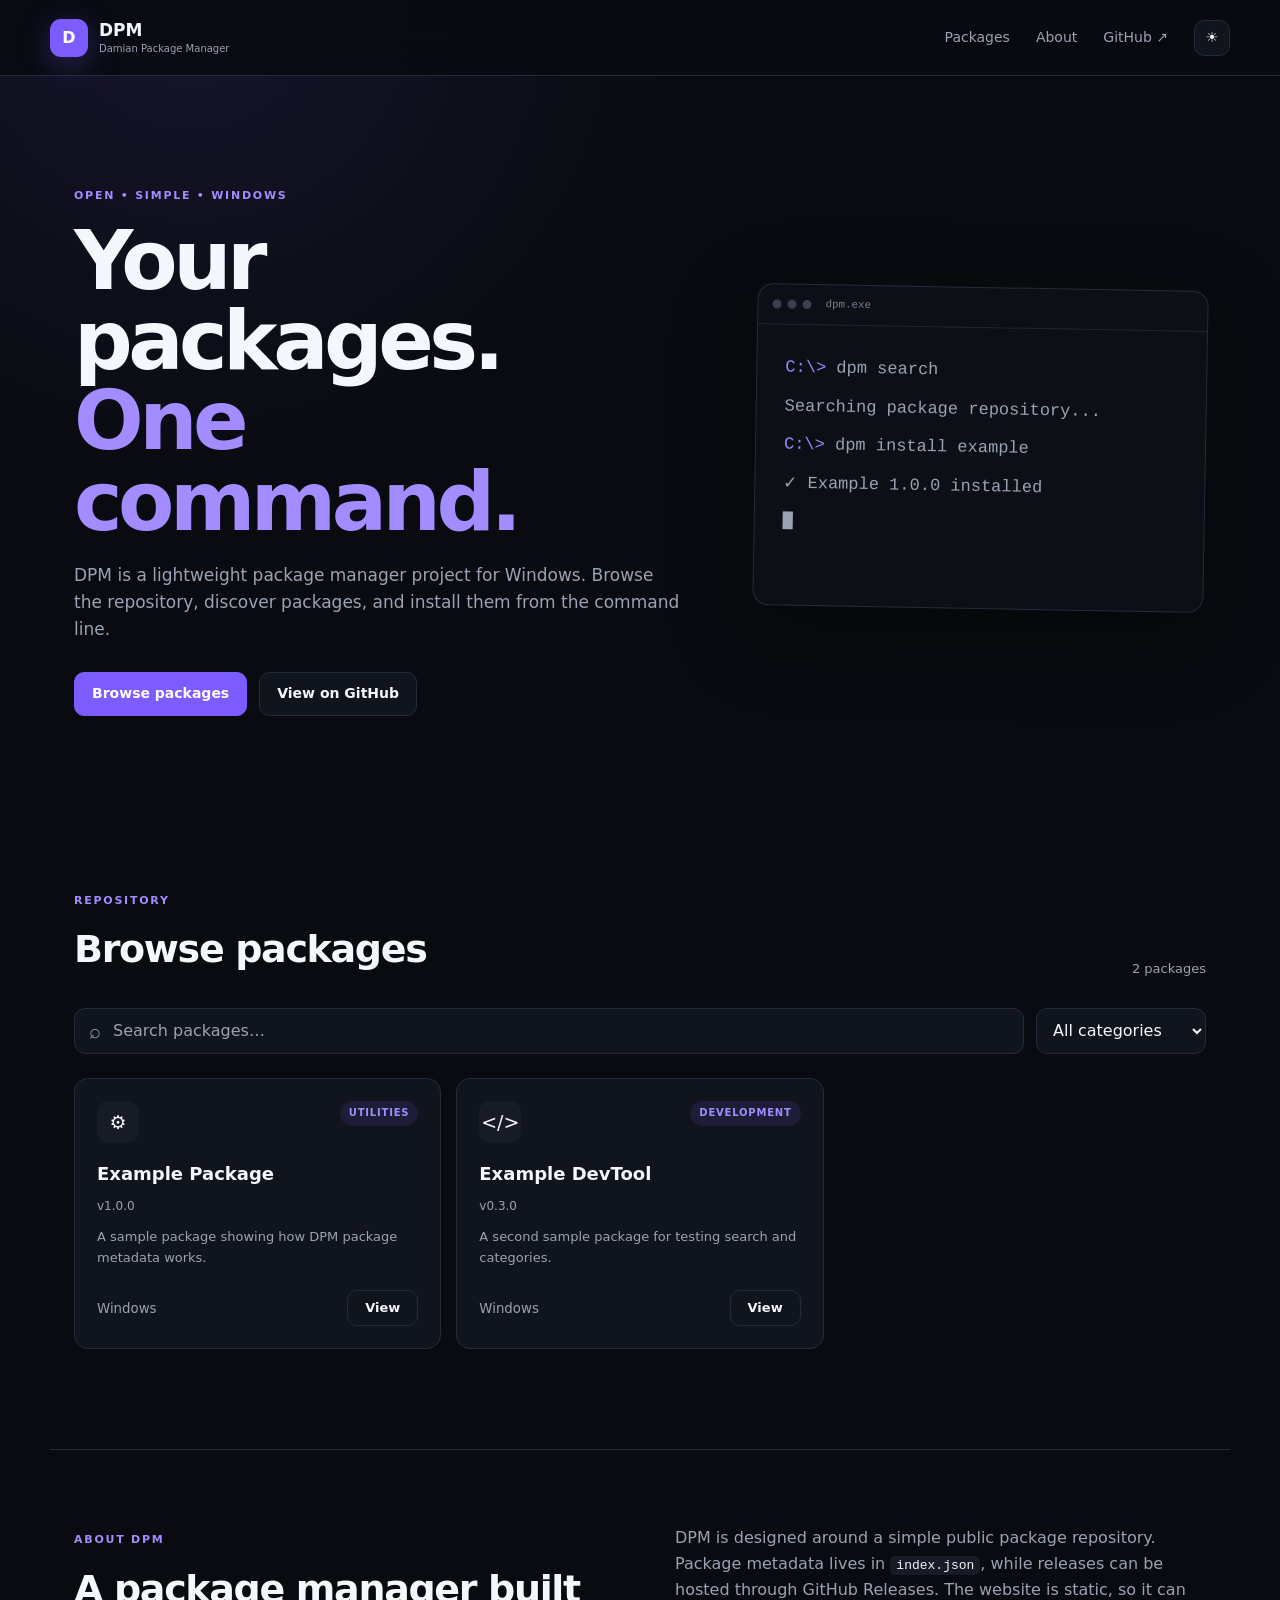
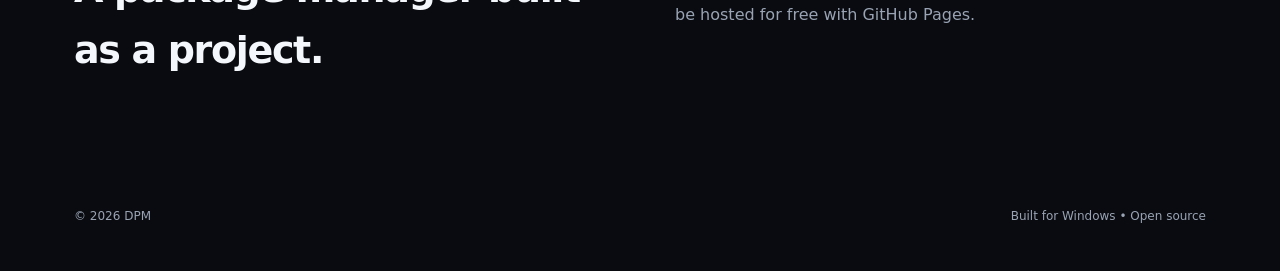
==== index.html @ 6eb5cf4c "Add files via upload" ====
<!DOCTYPE html>
<html lang="en">
<head>
  <meta charset="UTF-8">
  <meta name="viewport" content="width=device-width, initial-scale=1.0">
  <meta name="description" content="DPM — Damian Package Manager for Windows. Browse packages and find installation information.">
  <title>DPM — Damian Package Manager</title>
  <link rel="stylesheet" href="style.css">
</head>
<body>
  <header class="site-header">
    <a class="brand" href="#" aria-label="DPM home">
      <span class="brand-mark">D</span>
      <span>
        <strong>DPM</strong>
        <small>Damian Package Manager</small>
      </span>
    </a>

    <nav class="nav">
      <a href="#packages">Packages</a>
      <a href="#about">About</a>
      <a id="githubLink" href="#" target="_blank" rel="noopener">GitHub ↗</a>
      <button id="themeButton" class="icon-button" type="button" aria-label="Toggle theme">☾</button>
    </nav>
  </header>

  <main>
    <section class="hero">
      <div class="hero-content">
        <span class="eyebrow">OPEN • SIMPLE • WINDOWS</span>
        <h1>Your packages.<br><span>One command.</span></h1>
        <p>DPM is a lightweight package manager project for Windows. Browse the repository, discover packages, and install them from the command line.</p>

        <div class="hero-actions">
          <a class="button primary" href="#packages">Browse packages</a>
          <a class="button secondary" id="heroGithub" href="#" target="_blank" rel="noopener">View on GitHub</a>
        </div>
      </div>

      <div class="terminal-card" aria-label="DPM terminal preview">
        <div class="terminal-top">
          <span></span><span></span><span></span>
          <small>dpm.exe</small>
        </div>
        <div class="terminal-body">
          <p><span class="prompt">C:\&gt;</span> dpm search</p>
          <p class="muted">Searching package repository...</p>
          <p><span class="prompt">C:\&gt;</span> dpm install example</p>
          <p class="success">✓ Example 1.0.0 installed</p>
          <p><span class="cursor">█</span></p>
        </div>
      </div>
    </section>

    <section id="packages" class="section">
      <div class="section-heading">
        <div>
          <span class="eyebrow">REPOSITORY</span>
          <h2>Browse packages</h2>
        </div>
        <span id="packageCount" class="count">Loading…</span>
      </div>

      <div class="toolbar">
        <label class="search-box">
          <span>⌕</span>
          <input id="searchInput" type="search" placeholder="Search packages…" autocomplete="off">
        </label>
        <select id="categoryFilter" aria-label="Filter by category">
          <option value="all">All categories</option>
        </select>
      </div>

      <div id="packageGrid" class="package-grid" aria-live="polite"></div>
      <div id="emptyState" class="empty-state hidden">
        <div class="empty-icon">⌕</div>
        <h3>No packages found</h3>
        <p>Try a different search term or category.</p>
      </div>
    </section>

    <section id="about" class="about-section">
      <div>
        <span class="eyebrow">ABOUT DPM</span>
        <h2>A package manager built as a project.</h2>
      </div>
      <p>DPM is designed around a simple public package repository. Package metadata lives in <code>index.json</code>, while releases can be hosted through GitHub Releases. The website is static, so it can be hosted for free with GitHub Pages.</p>
    </section>
  </main>

  <footer class="site-footer">
    <span>© <span id="year"></span> DPM</span>
    <span>Built for Windows • Open source</span>
  </footer>

  <div id="modal" class="modal hidden" role="dialog" aria-modal="true" aria-labelledby="modalTitle">
    <div class="modal-backdrop" data-close-modal></div>
    <article class="modal-card">
      <button class="modal-close" type="button" aria-label="Close" data-close-modal>×</button>
      <span id="modalCategory" class="tag"></span>
      <h2 id="modalTitle"></h2>
      <p id="modalDescription"></p>

      <div class="detail-grid">
        <div><span>Version</span><strong id="modalVersion"></strong></div>
        <div><span>License</span><strong id="modalLicense"></strong></div>
        <div><span>Publisher</span><strong id="modalPublisher"></strong></div>
        <div><span>Platform</span><strong id="modalPlatform"></strong></div>
      </div>

      <div class="install-box">
        <span>Install with DPM</span>
        <code id="modalCommand"></code>
        <button id="copyCommand" class="button secondary small" type="button">Copy command</button>
      </div>

      <div class="modal-actions">
        <a id="modalDownload" class="button primary" href="#" target="_blank" rel="noopener">Download / Release ↗</a>
        <a id="modalSource" class="button secondary" href="#" target="_blank" rel="noopener">Source ↗</a>
      </div>
    </article>
  </div>

  <script src="script.js"></script>
</body>
</html>
---- style.css ----
:root {
  --bg: #090b10;
  --surface: #10141c;
  --surface-2: #161b25;
  --border: #252c39;
  --text: #f4f7fb;
  --muted: #99a3b3;
  --accent: #7c5cff;
  --accent-2: #a28cff;
  --success: #5ee7a4;
  --shadow: 0 24px 80px rgba(0, 0, 0, .35);
}

[data-theme="light"] {
  --bg: #f6f7fb;
  --surface: #ffffff;
  --surface-2: #f0f2f7;
  --border: #dfe3eb;
  --text: #151821;
  --muted: #647084;
  --accent: #6847e8;
  --accent-2: #5435d2;
  --success: #15945c;
  --shadow: 0 24px 70px rgba(27, 35, 52, .12);
}

* { box-sizing: border-box; }

html { scroll-behavior: smooth; }

body {
  margin: 0;
  background:
    radial-gradient(circle at 15% 0%, rgba(124, 92, 255, .12), transparent 30rem),
    var(--bg);
  color: var(--text);
  font-family: Inter, ui-sans-serif, system-ui, -apple-system, BlinkMacSystemFont, "Segoe UI", sans-serif;
  line-height: 1.6;
}

a { color: inherit; text-decoration: none; }

button, input, select { font: inherit; }

.site-header {
  height: 76px;
  padding: 0 max(24px, calc((100% - 1180px) / 2));
  display: flex;
  align-items: center;
  justify-content: space-between;
  border-bottom: 1px solid var(--border);
  background: color-mix(in srgb, var(--bg) 88%, transparent);
  backdrop-filter: blur(18px);
  position: sticky;
  top: 0;
  z-index: 10;
}

.brand {
  display: flex;
  gap: 11px;
  align-items: center;
}

.brand-mark {
  width: 38px;
  height: 38px;
  display: grid;
  place-items: center;
  border-radius: 11px;
  background: var(--accent);
  color: white;
  font-weight: 900;
  box-shadow: 0 8px 30px rgba(124, 92, 255, .3);
}

.brand strong, .brand small { display: block; line-height: 1.1; }
.brand strong { font-size: 17px; }
.brand small { color: var(--muted); font-size: 10px; margin-top: 4px; }

.nav { display: flex; align-items: center; gap: 26px; color: var(--muted); font-size: 14px; }
.nav a:hover { color: var(--text); }

.icon-button, .modal-close {
  border: 1px solid var(--border);
  background: var(--surface);
  color: var(--text);
  cursor: pointer;
}

.icon-button {
  width: 36px;
  height: 36px;
  border-radius: 10px;
}

.hero, .section, .about-section {
  max-width: 1180px;
  margin: 0 auto;
  padding-left: 24px;
  padding-right: 24px;
}

.hero {
  min-height: 610px;
  padding-top: 105px;
  padding-bottom: 100px;
  display: grid;
  grid-template-columns: 1.15fr .85fr;
  gap: 70px;
  align-items: center;
}

.eyebrow {
  color: var(--accent-2);
  font-size: 11px;
  font-weight: 800;
  letter-spacing: .16em;
}

.hero h1 {
  margin: 14px 0 20px;
  font-size: clamp(50px, 7vw, 82px);
  line-height: .98;
  letter-spacing: -.055em;
}

.hero h1 span { color: var(--accent-2); }

.hero p {
  max-width: 620px;
  color: var(--muted);
  font-size: 17px;
}

.hero-actions, .modal-actions { display: flex; gap: 12px; flex-wrap: wrap; margin-top: 28px; }

.button {
  display: inline-flex;
  justify-content: center;
  align-items: center;
  min-height: 44px;
  padding: 0 17px;
  border-radius: 10px;
  border: 1px solid var(--border);
  cursor: pointer;
  font-weight: 700;
  font-size: 14px;
}

.button.primary {
  color: white;
  background: var(--accent);
  border-color: var(--accent);
}
.button.primary:hover { background: var(--accent-2); }

.button.secondary {
  color: var(--text);
  background: var(--surface);
}
.button.secondary:hover { background: var(--surface-2); }
.button.small { min-height: 36px; font-size: 13px; }

.terminal-card {
  border: 1px solid var(--border);
  background: #0c0f15;
  border-radius: 16px;
  overflow: hidden;
  box-shadow: var(--shadow);
  transform: rotate(1deg);
}

.terminal-top {
  height: 40px;
  padding: 0 14px;
  display: flex;
  align-items: center;
  gap: 6px;
  border-bottom: 1px solid #202631;
  color: #758095;
}
.terminal-top span {
  width: 9px; height: 9px; border-radius: 50%; background: #394150;
}
.terminal-top small { margin-left: 8px; font-family: monospace; }

.terminal-body {
  padding: 28px;
  min-height: 280px;
  color: #d9dfeb;
  font: 14px/1.8 "SFMono-Regular", Consolas, monospace;
}
.terminal-body p { margin: 0 0 8px; }
.prompt { color: #9b86ff; }
.muted { color: #69758a; }
.success { color: var(--success); }
.cursor { animation: blink 1s steps(1) infinite; }
@keyframes blink { 50% { opacity: 0; } }

.section { padding-top: 70px; padding-bottom: 100px; }

.section-heading {
  display: flex;
  justify-content: space-between;
  align-items: end;
  gap: 20px;
  margin-bottom: 28px;
}
.section-heading h2, .about-section h2 {
  margin: 8px 0 0;
  font-size: 38px;
  letter-spacing: -.035em;
}
.count { color: var(--muted); font-size: 13px; }

.toolbar { display: flex; gap: 12px; margin-bottom: 24px; }

.search-box {
  flex: 1;
  display: flex;
  align-items: center;
  gap: 10px;
  padding: 0 14px;
  min-height: 46px;
  border: 1px solid var(--border);
  border-radius: 11px;
  background: var(--surface);
}
.search-box span { color: var(--muted); font-size: 20px; }
.search-box input {
  width: 100%;
  outline: none;
  border: 0;
  background: transparent;
  color: var(--text);
}
.search-box input::placeholder { color: var(--muted); }

select {
  min-width: 170px;
  border: 1px solid var(--border);
  border-radius: 11px;
  padding: 0 12px;
  color: var(--text);
  background: var(--surface);
  outline: none;
}

.package-grid {
  display: grid;
  grid-template-columns: repeat(3, 1fr);
  gap: 15px;
}

.package-card {
  min-height: 205px;
  padding: 22px;
  border: 1px solid var(--border);
  border-radius: 14px;
  background: var(--surface);
  transition: transform .18s ease, border-color .18s ease;
}
.package-card:hover { transform: translateY(-3px); border-color: color-mix(in srgb, var(--accent) 60%, var(--border)); }

.package-top { display: flex; justify-content: space-between; gap: 12px; }
.package-icon {
  width: 42px; height: 42px;
  display: grid; place-items: center;
  border-radius: 11px;
  background: var(--surface-2);
  font-size: 19px;
}
.tag {
  display: inline-flex;
  align-items: center;
  height: 25px;
  padding: 0 9px;
  border-radius: 999px;
  background: rgba(124, 92, 255, .12);
  color: var(--accent-2);
  font-size: 10px;
  font-weight: 800;
  text-transform: uppercase;
  letter-spacing: .08em;
}
.package-card h3 { margin: 17px 0 3px; font-size: 18px; }
.package-card .version { color: var(--muted); font-size: 12px; }
.package-card p {
  height: 48px;
  overflow: hidden;
  color: var(--muted);
  font-size: 13px;
  margin: 10px 0 15px;
}
.package-footer { display: flex; align-items: center; justify-content: space-between; gap: 10px; }
.package-footer small { color: var(--muted); }

.empty-state { text-align: center; padding: 70px 20px; }
.empty-icon { font-size: 36px; color: var(--muted); }
.empty-state h3 { margin: 8px 0; }
.empty-state p { color: var(--muted); }
.hidden { display: none !important; }

.about-section {
  padding-top: 75px;
  padding-bottom: 100px;
  display: grid;
  grid-template-columns: 1fr 1fr;
  gap: 70px;
  border-top: 1px solid var(--border);
}
.about-section p { color: var(--muted); margin: 0; }
code {
  padding: 2px 6px;
  border-radius: 5px;
  background: var(--surface-2);
  color: var(--text);
  font-family: monospace;
}

.site-footer {
  max-width: 1180px;
  margin: 0 auto;
  padding: 26px 24px 45px;
  display: flex;
  justify-content: space-between;
  color: var(--muted);
  font-size: 12px;
}

.modal {
  position: fixed;
  inset: 0;
  z-index: 30;
  display: grid;
  place-items: center;
  padding: 20px;
}
.modal-backdrop { position: absolute; inset: 0; background: rgba(0,0,0,.68); backdrop-filter: blur(5px); }
.modal-card {
  position: relative;
  width: min(620px, 100%);
  padding: 30px;
  border: 1px solid var(--border);
  border-radius: 17px;
  background: var(--surface);
  box-shadow: var(--shadow);
}
.modal-close {
  position: absolute;
  top: 16px; right: 16px;
  width: 34px; height: 34px;
  border-radius: 9px;
  font-size: 22px;
}
.modal-card h2 { margin: 14px 0 7px; font-size: 30px; }
.modal-card > p { color: var(--muted); }
.detail-grid {
  display: grid;
  grid-template-columns: repeat(4, 1fr);
  gap: 10px;
  margin: 22px 0;
}
.detail-grid div {
  padding: 12px;
  border-radius: 10px;
  background: var(--surface-2);
}
.detail-grid span, .install-box > span { display: block; color: var(--muted); font-size: 10px; text-transform: uppercase; letter-spacing: .08em; }
.detail-grid strong { display: block; margin-top: 3px; font-size: 12px; }
.install-box {
  padding: 15px;
  border: 1px solid var(--border);
  border-radius: 11px;
  background: var(--surface-2);
}
.install-box code {
  display: block;
  margin: 8px 0 12px;
  padding: 0;
  background: transparent;
  font-size: 13px;
}

@media (max-width: 850px) {
  .hero { grid-template-columns: 1fr; padding-top: 70px; }
  .terminal-card { transform: none; }
  .package-grid { grid-template-columns: repeat(2, 1fr); }
  .about-section { grid-template-columns: 1fr; gap: 25px; }
}

@media (max-width: 600px) {
  .site-header { height: 68px; }
  .nav a { display: none; }
  .hero h1 { font-size: 52px; }
  .package-grid { grid-template-columns: 1fr; }
  .toolbar { flex-direction: column; }
  select { min-height: 46px; }
  .detail-grid { grid-template-columns: repeat(2, 1fr); }
  .site-footer { flex-direction: column; gap: 8px; }
}
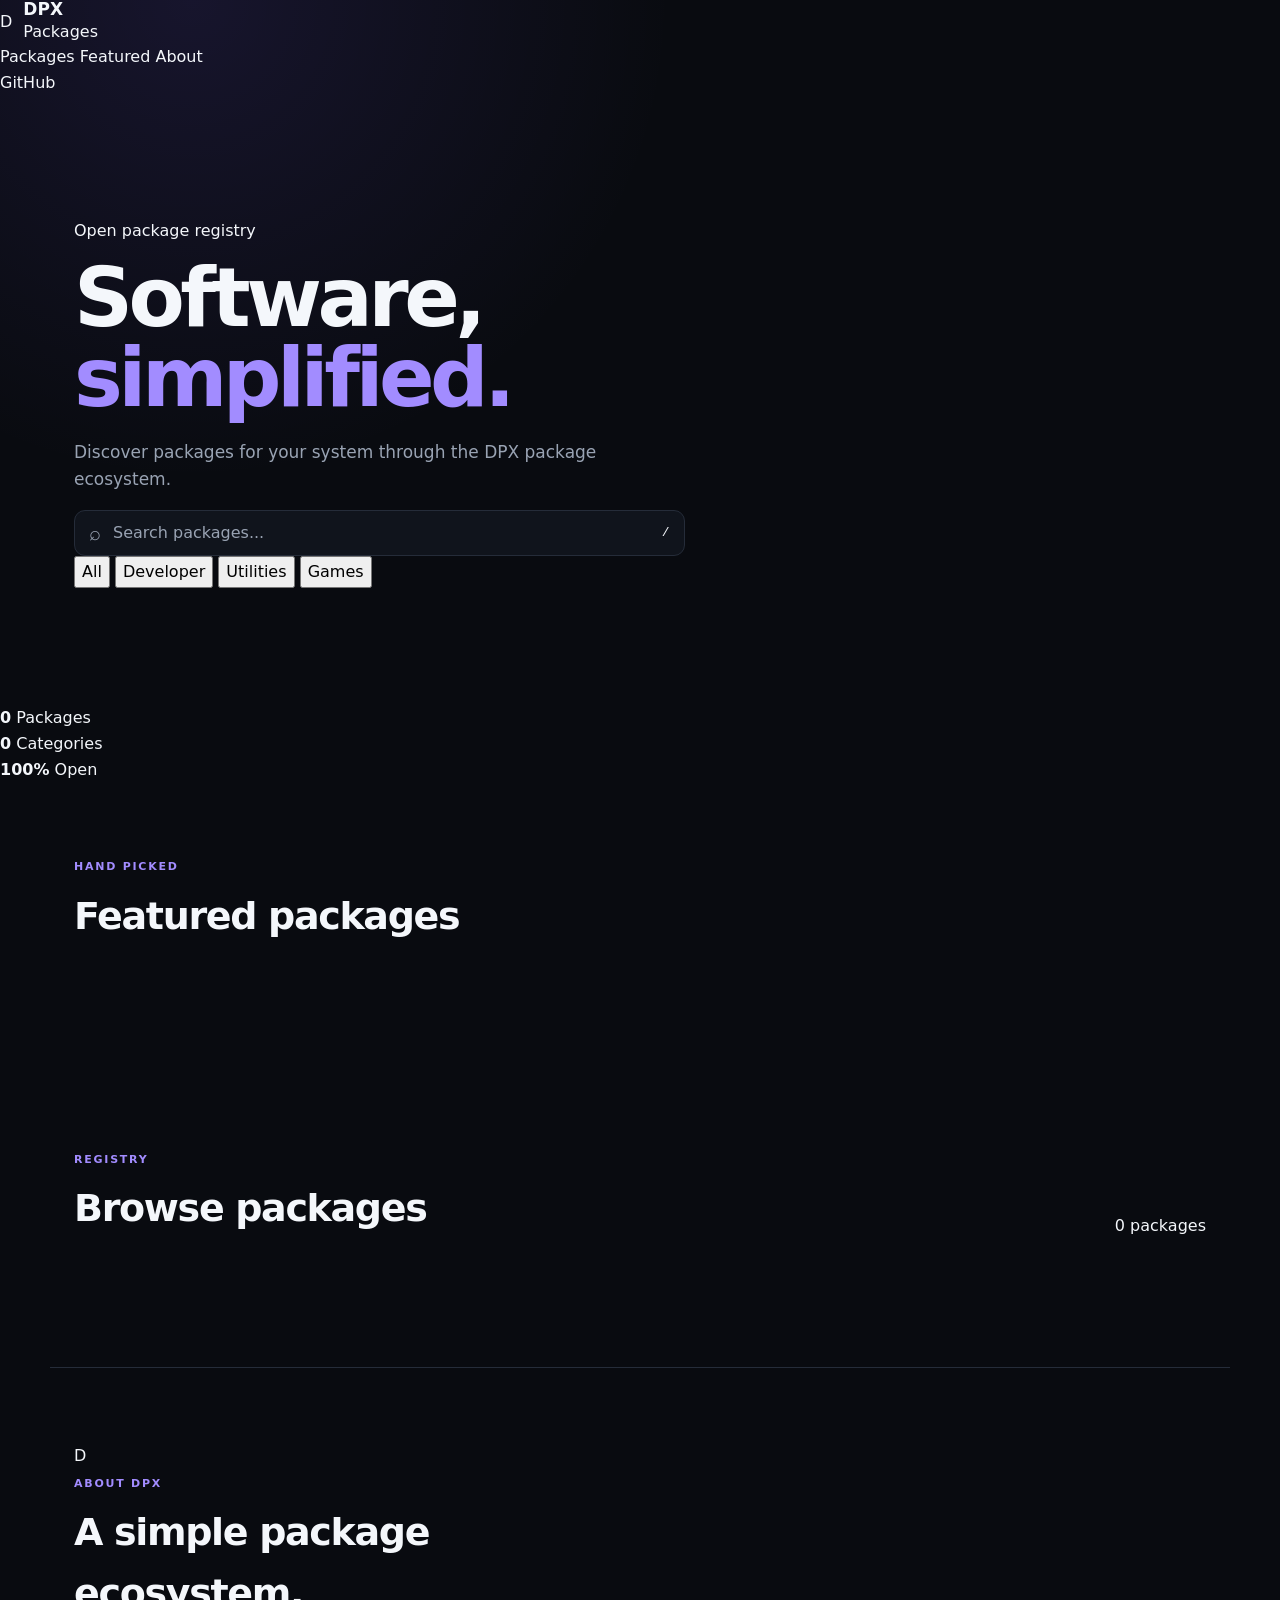
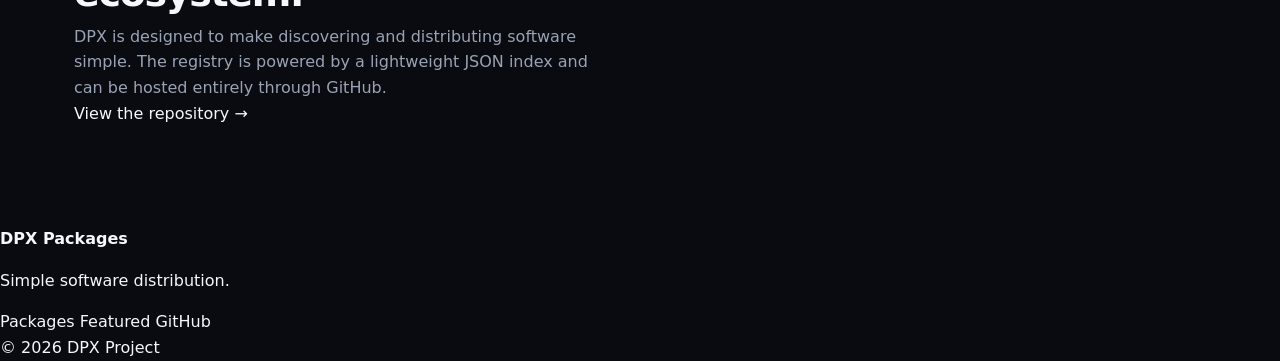
==== commit 59e96441: "Update index.html" ====
--- a/index.html
+++ b/index.html
@@ -1,127 +1,266 @@
 <!DOCTYPE html>
 <html lang="en">
 <head>
-  <meta charset="UTF-8">
-  <meta name="viewport" content="width=device-width, initial-scale=1.0">
-  <meta name="description" content="DPM — Damian Package Manager for Windows. Browse packages and find installation information.">
-  <title>DPM — Damian Package Manager</title>
-  <link rel="stylesheet" href="style.css">
+    <meta charset="UTF-8">
+    <meta name="viewport" content="width=device-width, initial-scale=1.0">
+
+    <title>DPX Packages</title>
+    <meta name="description" content="DPX Package Manager — discover and install software.">
+
+    <link rel="stylesheet" href="style.css">
 </head>
+
 <body>
-  <header class="site-header">
-    <a class="brand" href="#" aria-label="DPM home">
-      <span class="brand-mark">D</span>
-      <span>
-        <strong>DPM</strong>
-        <small>Damian Package Manager</small>
-      </span>
-    </a>
-
-    <nav class="nav">
-      <a href="#packages">Packages</a>
-      <a href="#about">About</a>
-      <a id="githubLink" href="#" target="_blank" rel="noopener">GitHub ↗</a>
-      <button id="themeButton" class="icon-button" type="button" aria-label="Toggle theme">☾</button>
-    </nav>
-  </header>
-
-  <main>
-    <section class="hero">
-      <div class="hero-content">
-        <span class="eyebrow">OPEN • SIMPLE • WINDOWS</span>
-        <h1>Your packages.<br><span>One command.</span></h1>
-        <p>DPM is a lightweight package manager project for Windows. Browse the repository, discover packages, and install them from the command line.</p>
-
-        <div class="hero-actions">
-          <a class="button primary" href="#packages">Browse packages</a>
-          <a class="button secondary" id="heroGithub" href="#" target="_blank" rel="noopener">View on GitHub</a>
-        </div>
-      </div>
-
-      <div class="terminal-card" aria-label="DPM terminal preview">
-        <div class="terminal-top">
-          <span></span><span></span><span></span>
-          <small>dpm.exe</small>
-        </div>
-        <div class="terminal-body">
-          <p><span class="prompt">C:\&gt;</span> dpm search</p>
-          <p class="muted">Searching package repository...</p>
-          <p><span class="prompt">C:\&gt;</span> dpm install example</p>
-          <p class="success">✓ Example 1.0.0 installed</p>
-          <p><span class="cursor">█</span></p>
-        </div>
-      </div>
-    </section>
-
-    <section id="packages" class="section">
-      <div class="section-heading">
-        <div>
-          <span class="eyebrow">REPOSITORY</span>
-          <h2>Browse packages</h2>
-        </div>
-        <span id="packageCount" class="count">Loading…</span>
-      </div>
-
-      <div class="toolbar">
-        <label class="search-box">
-          <span>⌕</span>
-          <input id="searchInput" type="search" placeholder="Search packages…" autocomplete="off">
-        </label>
-        <select id="categoryFilter" aria-label="Filter by category">
-          <option value="all">All categories</option>
-        </select>
-      </div>
-
-      <div id="packageGrid" class="package-grid" aria-live="polite"></div>
-      <div id="emptyState" class="empty-state hidden">
-        <div class="empty-icon">⌕</div>
-        <h3>No packages found</h3>
-        <p>Try a different search term or category.</p>
-      </div>
-    </section>
-
-    <section id="about" class="about-section">
-      <div>
-        <span class="eyebrow">ABOUT DPM</span>
-        <h2>A package manager built as a project.</h2>
-      </div>
-      <p>DPM is designed around a simple public package repository. Package metadata lives in <code>index.json</code>, while releases can be hosted through GitHub Releases. The website is static, so it can be hosted for free with GitHub Pages.</p>
-    </section>
-  </main>
-
-  <footer class="site-footer">
-    <span>© <span id="year"></span> DPM</span>
-    <span>Built for Windows • Open source</span>
-  </footer>
-
-  <div id="modal" class="modal hidden" role="dialog" aria-modal="true" aria-labelledby="modalTitle">
-    <div class="modal-backdrop" data-close-modal></div>
-    <article class="modal-card">
-      <button class="modal-close" type="button" aria-label="Close" data-close-modal>×</button>
-      <span id="modalCategory" class="tag"></span>
-      <h2 id="modalTitle"></h2>
-      <p id="modalDescription"></p>
-
-      <div class="detail-grid">
-        <div><span>Version</span><strong id="modalVersion"></strong></div>
-        <div><span>License</span><strong id="modalLicense"></strong></div>
-        <div><span>Publisher</span><strong id="modalPublisher"></strong></div>
-        <div><span>Platform</span><strong id="modalPlatform"></strong></div>
-      </div>
-
-      <div class="install-box">
-        <span>Install with DPM</span>
-        <code id="modalCommand"></code>
-        <button id="copyCommand" class="button secondary small" type="button">Copy command</button>
-      </div>
-
-      <div class="modal-actions">
-        <a id="modalDownload" class="button primary" href="#" target="_blank" rel="noopener">Download / Release ↗</a>
-        <a id="modalSource" class="button secondary" href="#" target="_blank" rel="noopener">Source ↗</a>
-      </div>
-    </article>
-  </div>
-
-  <script src="script.js"></script>
+
+    <header class="navbar">
+        <div class="nav-inner">
+
+            <a href="#" class="brand">
+                <div class="brand-icon">D</div>
+                <div>
+                    <strong>DPX</strong>
+                    <span>Packages</span>
+                </div>
+            </a>
+
+            <nav>
+                <a href="#packages">Packages</a>
+                <a href="#featured">Featured</a>
+                <a href="#about">About</a>
+            </nav>
+
+            <a
+                class="github-button"
+                href="https://github.com/dpx-star/dpx-star.github.io"
+                target="_blank"
+                rel="noopener"
+            >
+                GitHub
+            </a>
+
+        </div>
+    </header>
+
+
+    <main>
+
+        <!-- Hero -->
+
+        <section class="hero">
+
+            <div class="hero-content">
+
+                <div class="badge">
+                    <span class="status-dot"></span>
+                    Open package registry
+                </div>
+
+                <h1>
+                    Software,
+                    <span>simplified.</span>
+                </h1>
+
+                <p>
+                    Discover packages for your system through the DPX
+                    package ecosystem.
+                </p>
+
+                <div class="search-box">
+                    <span class="search-icon">⌕</span>
+
+                    <input
+                        type="search"
+                        id="searchInput"
+                        placeholder="Search packages..."
+                        autocomplete="off"
+                    >
+
+                    <kbd>/</kbd>
+                </div>
+
+                <div class="quick-tags">
+                    <button data-category="all">All</button>
+                    <button data-category="developer">Developer</button>
+                    <button data-category="utilities">Utilities</button>
+                    <button data-category="games">Games</button>
+                </div>
+
+            </div>
+
+        </section>
+
+
+        <!-- Stats -->
+
+        <section class="stats-section">
+
+            <div class="stats">
+
+                <div class="stat">
+                    <strong id="packageCount">0</strong>
+                    <span>Packages</span>
+                </div>
+
+                <div class="stat">
+                    <strong id="categoryCount">0</strong>
+                    <span>Categories</span>
+                </div>
+
+                <div class="stat">
+                    <strong>100%</strong>
+                    <span>Open</span>
+                </div>
+
+            </div>
+
+        </section>
+
+
+        <!-- Featured -->
+
+        <section class="section" id="featured">
+
+            <div class="section-heading">
+
+                <div>
+                    <span class="eyebrow">HAND PICKED</span>
+                    <h2>Featured packages</h2>
+                </div>
+
+            </div>
+
+            <div id="featuredPackages" class="featured-grid"></div>
+
+        </section>
+
+
+        <!-- Packages -->
+
+        <section class="section" id="packages">
+
+            <div class="section-heading packages-heading">
+
+                <div>
+                    <span class="eyebrow">REGISTRY</span>
+                    <h2>Browse packages</h2>
+                </div>
+
+                <div class="results-info">
+                    <span id="resultsCount">0 packages</span>
+                </div>
+
+            </div>
+
+
+            <div id="packagesGrid" class="packages-grid"></div>
+
+
+            <div id="emptyState" class="empty-state hidden">
+
+                <div class="empty-icon">⌕</div>
+
+                <h3>No packages found</h3>
+
+                <p>
+                    Try another search term or category.
+                </p>
+
+                <button id="clearSearch" class="primary-button">
+                    Clear search
+                </button>
+
+            </div>
+
+        </section>
+
+
+        <!-- About -->
+
+        <section class="section about-section" id="about">
+
+            <div class="about-card">
+
+                <div class="about-icon">D</div>
+
+                <div>
+                    <span class="eyebrow">ABOUT DPX</span>
+
+                    <h2>A simple package ecosystem.</h2>
+
+                    <p>
+                        DPX is designed to make discovering and distributing
+                        software simple. The registry is powered by a
+                        lightweight JSON index and can be hosted entirely
+                        through GitHub.
+                    </p>
+
+                    <a
+                        href="https://github.com/dpx-star/dpx-star.github.io"
+                        target="_blank"
+                        rel="noopener"
+                        class="text-link"
+                    >
+                        View the repository →
+                    </a>
+                </div>
+
+            </div>
+
+        </section>
+
+    </main>
+
+
+    <footer>
+
+        <div class="footer-inner">
+
+            <div>
+                <strong>DPX Packages</strong>
+                <p>Simple software distribution.</p>
+            </div>
+
+            <div class="footer-links">
+                <a href="#packages">Packages</a>
+                <a href="#featured">Featured</a>
+                <a
+                    href="https://github.com/dpx-star/dpx-star.github.io"
+                    target="_blank"
+                    rel="noopener"
+                >
+                    GitHub
+                </a>
+            </div>
+
+        </div>
+
+        <div class="copyright">
+            © 2026 DPX Project
+        </div>
+
+    </footer>
+
+
+    <!-- Package modal -->
+
+    <div id="packageModal" class="modal hidden">
+
+        <div class="modal-backdrop"></div>
+
+        <div class="modal-window">
+
+            <button id="closeModal" class="modal-close">
+                ×
+            </button>
+
+            <div id="modalContent"></div>
+
+        </div>
+
+    </div>
+
+
+    <script src="script.js"></script>
+
 </body>
 </html>
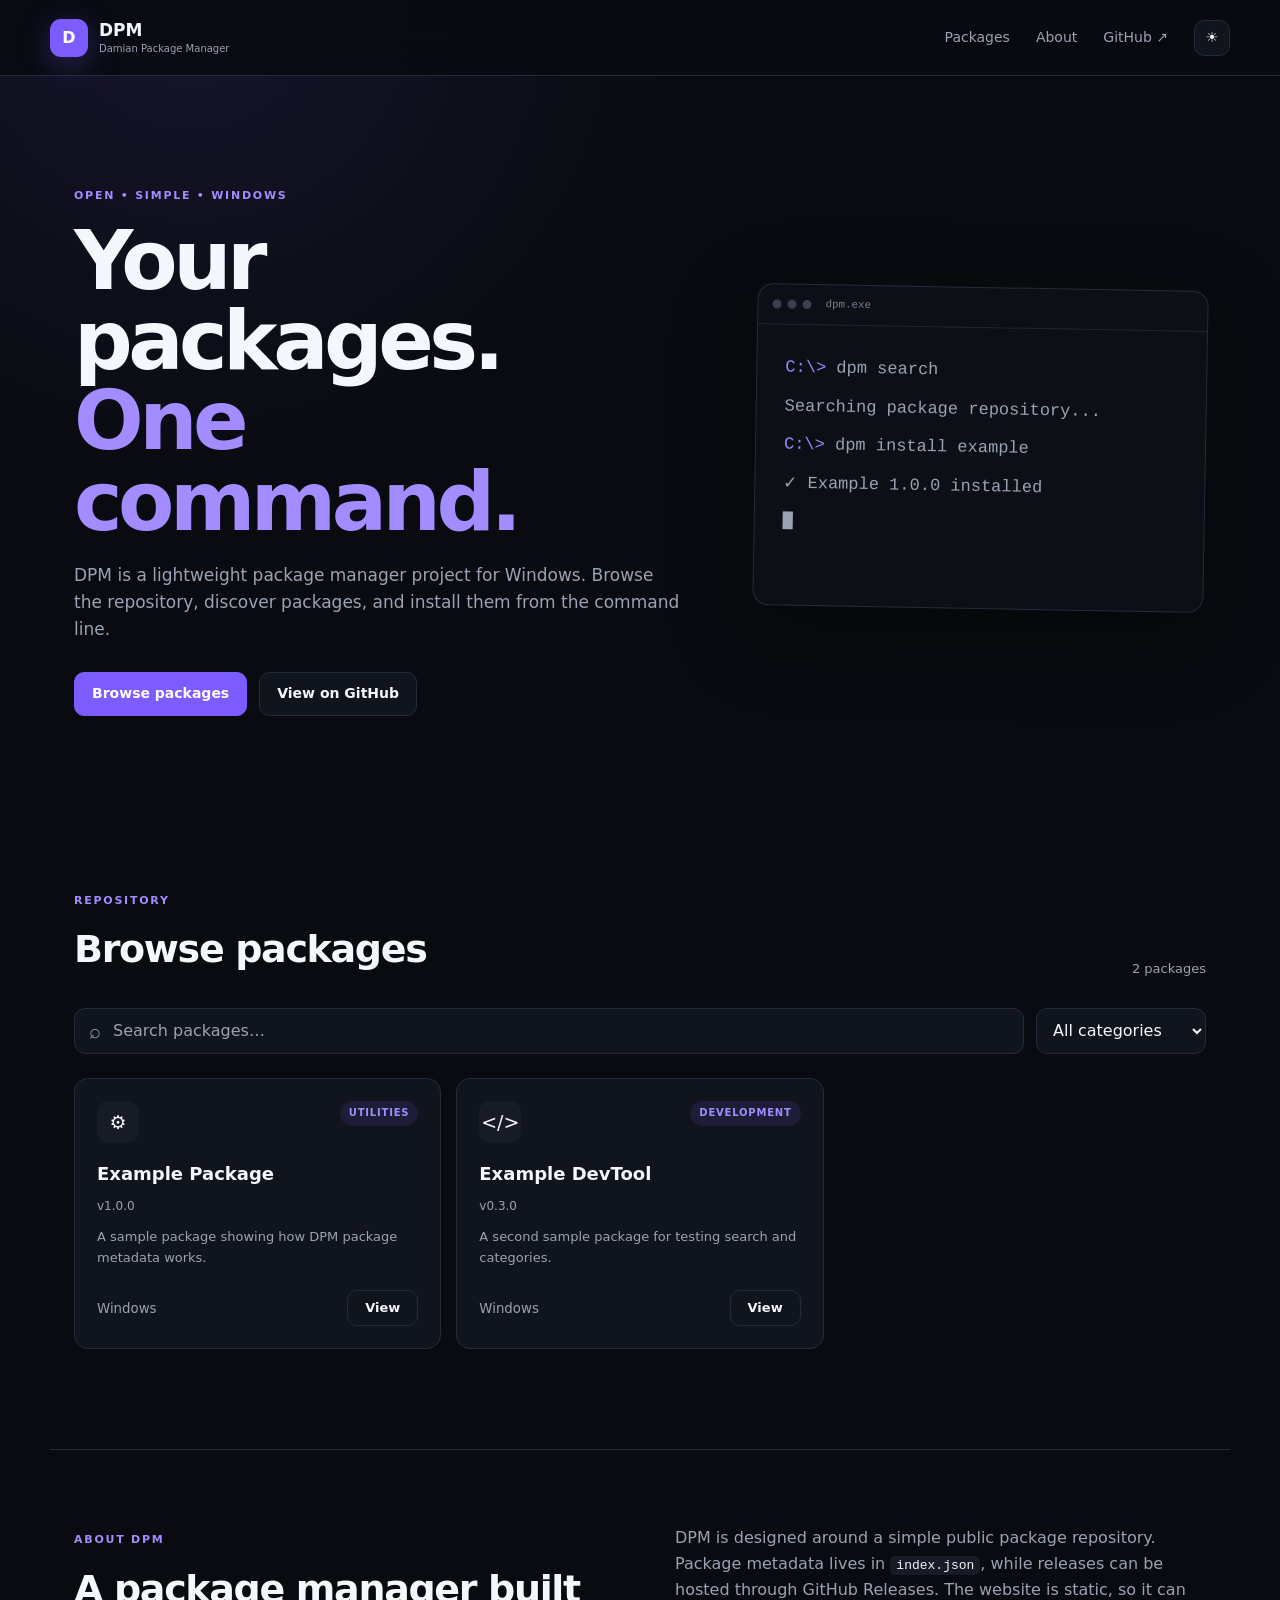
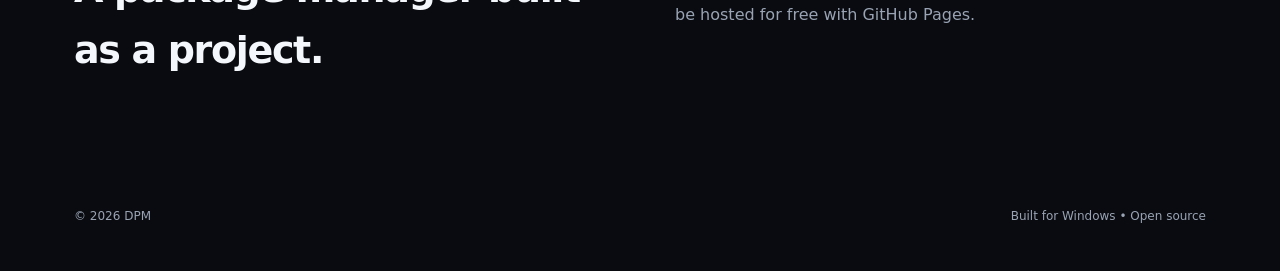
==== commit 17ce473a: "Add files via upload" ====
--- a/index.html
+++ b/index.html
@@ -1,266 +1,127 @@
 <!DOCTYPE html>
 <html lang="en">
 <head>
-    <meta charset="UTF-8">
-    <meta name="viewport" content="width=device-width, initial-scale=1.0">
+  <meta charset="UTF-8">
+  <meta name="viewport" content="width=device-width, initial-scale=1.0">
+  <meta name="description" content="DPM — Damian Package Manager for Windows. Browse packages and find installation information.">
+  <title>DPM — Damian Package Manager</title>
+  <link rel="stylesheet" href="style.css">
+</head>
+<body>
+  <header class="site-header">
+    <a class="brand" href="#" aria-label="DPM home">
+      <span class="brand-mark">D</span>
+      <span>
+        <strong>DPM</strong>
+        <small>Damian Package Manager</small>
+      </span>
+    </a>
 
-    <title>DPX Packages</title>
-    <meta name="description" content="DPX Package Manager — discover and install software.">
+    <nav class="nav">
+      <a href="#packages">Packages</a>
+      <a href="#about">About</a>
+      <a id="githubLink" href="#" target="_blank" rel="noopener">GitHub ↗</a>
+      <button id="themeButton" class="icon-button" type="button" aria-label="Toggle theme">☾</button>
+    </nav>
+  </header>
 
-    <link rel="stylesheet" href="style.css">
-</head>
+  <main>
+    <section class="hero">
+      <div class="hero-content">
+        <span class="eyebrow">OPEN • SIMPLE • WINDOWS</span>
+        <h1>Your packages.<br><span>One command.</span></h1>
+        <p>DPM is a lightweight package manager project for Windows. Browse the repository, discover packages, and install them from the command line.</p>
 
-<body>
+        <div class="hero-actions">
+          <a class="button primary" href="#packages">Browse packages</a>
+          <a class="button secondary" id="heroGithub" href="#" target="_blank" rel="noopener">View on GitHub</a>
+        </div>
+      </div>
 
-    <header class="navbar">
-        <div class="nav-inner">
+      <div class="terminal-card" aria-label="DPM terminal preview">
+        <div class="terminal-top">
+          <span></span><span></span><span></span>
+          <small>dpm.exe</small>
+        </div>
+        <div class="terminal-body">
+          <p><span class="prompt">C:\&gt;</span> dpm search</p>
+          <p class="muted">Searching package repository...</p>
+          <p><span class="prompt">C:\&gt;</span> dpm install example</p>
+          <p class="success">✓ Example 1.0.0 installed</p>
+          <p><span class="cursor">█</span></p>
+        </div>
+      </div>
+    </section>
 
-            <a href="#" class="brand">
-                <div class="brand-icon">D</div>
-                <div>
-                    <strong>DPX</strong>
-                    <span>Packages</span>
-                </div>
-            </a>
+    <section id="packages" class="section">
+      <div class="section-heading">
+        <div>
+          <span class="eyebrow">REPOSITORY</span>
+          <h2>Browse packages</h2>
+        </div>
+        <span id="packageCount" class="count">Loading…</span>
+      </div>
 
-            <nav>
-                <a href="#packages">Packages</a>
-                <a href="#featured">Featured</a>
-                <a href="#about">About</a>
-            </nav>
+      <div class="toolbar">
+        <label class="search-box">
+          <span>⌕</span>
+          <input id="searchInput" type="search" placeholder="Search packages…" autocomplete="off">
+        </label>
+        <select id="categoryFilter" aria-label="Filter by category">
+          <option value="all">All categories</option>
+        </select>
+      </div>
 
-            <a
-                class="github-button"
-                href="https://github.com/dpx-star/dpx-star.github.io"
-                target="_blank"
-                rel="noopener"
-            >
-                GitHub
-            </a>
+      <div id="packageGrid" class="package-grid" aria-live="polite"></div>
+      <div id="emptyState" class="empty-state hidden">
+        <div class="empty-icon">⌕</div>
+        <h3>No packages found</h3>
+        <p>Try a different search term or category.</p>
+      </div>
+    </section>
 
-        </div>
-    </header>
+    <section id="about" class="about-section">
+      <div>
+        <span class="eyebrow">ABOUT DPM</span>
+        <h2>A package manager built as a project.</h2>
+      </div>
+      <p>DPM is designed around a simple public package repository. Package metadata lives in <code>index.json</code>, while releases can be hosted through GitHub Releases. The website is static, so it can be hosted for free with GitHub Pages.</p>
+    </section>
+  </main>
 
+  <footer class="site-footer">
+    <span>© <span id="year"></span> DPM</span>
+    <span>Built for Windows • Open source</span>
+  </footer>
 
-    <main>
+  <div id="modal" class="modal hidden" role="dialog" aria-modal="true" aria-labelledby="modalTitle">
+    <div class="modal-backdrop" data-close-modal></div>
+    <article class="modal-card">
+      <button class="modal-close" type="button" aria-label="Close" data-close-modal>×</button>
+      <span id="modalCategory" class="tag"></span>
+      <h2 id="modalTitle"></h2>
+      <p id="modalDescription"></p>
 
-        <!-- Hero -->
+      <div class="detail-grid">
+        <div><span>Version</span><strong id="modalVersion"></strong></div>
+        <div><span>License</span><strong id="modalLicense"></strong></div>
+        <div><span>Publisher</span><strong id="modalPublisher"></strong></div>
+        <div><span>Platform</span><strong id="modalPlatform"></strong></div>
+      </div>
 
-        <section class="hero">
+      <div class="install-box">
+        <span>Install with DPM</span>
+        <code id="modalCommand"></code>
+        <button id="copyCommand" class="button secondary small" type="button">Copy command</button>
+      </div>
 
-            <div class="hero-content">
+      <div class="modal-actions">
+        <a id="modalDownload" class="button primary" href="#" target="_blank" rel="noopener">Download / Release ↗</a>
+        <a id="modalSource" class="button secondary" href="#" target="_blank" rel="noopener">Source ↗</a>
+      </div>
+    </article>
+  </div>
 
-                <div class="badge">
-                    <span class="status-dot"></span>
-                    Open package registry
-                </div>
-
-                <h1>
-                    Software,
-                    <span>simplified.</span>
-                </h1>
-
-                <p>
-                    Discover packages for your system through the DPX
-                    package ecosystem.
-                </p>
-
-                <div class="search-box">
-                    <span class="search-icon">⌕</span>
-
-                    <input
-                        type="search"
-                        id="searchInput"
-                        placeholder="Search packages..."
-                        autocomplete="off"
-                    >
-
-                    <kbd>/</kbd>
-                </div>
-
-                <div class="quick-tags">
-                    <button data-category="all">All</button>
-                    <button data-category="developer">Developer</button>
-                    <button data-category="utilities">Utilities</button>
-                    <button data-category="games">Games</button>
-                </div>
-
-            </div>
-
-        </section>
-
-
-        <!-- Stats -->
-
-        <section class="stats-section">
-
-            <div class="stats">
-
-                <div class="stat">
-                    <strong id="packageCount">0</strong>
-                    <span>Packages</span>
-                </div>
-
-                <div class="stat">
-                    <strong id="categoryCount">0</strong>
-                    <span>Categories</span>
-                </div>
-
-                <div class="stat">
-                    <strong>100%</strong>
-                    <span>Open</span>
-                </div>
-
-            </div>
-
-        </section>
-
-
-        <!-- Featured -->
-
-        <section class="section" id="featured">
-
-            <div class="section-heading">
-
-                <div>
-                    <span class="eyebrow">HAND PICKED</span>
-                    <h2>Featured packages</h2>
-                </div>
-
-            </div>
-
-            <div id="featuredPackages" class="featured-grid"></div>
-
-        </section>
-
-
-        <!-- Packages -->
-
-        <section class="section" id="packages">
-
-            <div class="section-heading packages-heading">
-
-                <div>
-                    <span class="eyebrow">REGISTRY</span>
-                    <h2>Browse packages</h2>
-                </div>
-
-                <div class="results-info">
-                    <span id="resultsCount">0 packages</span>
-                </div>
-
-            </div>
-
-
-            <div id="packagesGrid" class="packages-grid"></div>
-
-
-            <div id="emptyState" class="empty-state hidden">
-
-                <div class="empty-icon">⌕</div>
-
-                <h3>No packages found</h3>
-
-                <p>
-                    Try another search term or category.
-                </p>
-
-                <button id="clearSearch" class="primary-button">
-                    Clear search
-                </button>
-
-            </div>
-
-        </section>
-
-
-        <!-- About -->
-
-        <section class="section about-section" id="about">
-
-            <div class="about-card">
-
-                <div class="about-icon">D</div>
-
-                <div>
-                    <span class="eyebrow">ABOUT DPX</span>
-
-                    <h2>A simple package ecosystem.</h2>
-
-                    <p>
-                        DPX is designed to make discovering and distributing
-                        software simple. The registry is powered by a
-                        lightweight JSON index and can be hosted entirely
-                        through GitHub.
-                    </p>
-
-                    <a
-                        href="https://github.com/dpx-star/dpx-star.github.io"
-                        target="_blank"
-                        rel="noopener"
-                        class="text-link"
-                    >
-                        View the repository →
-                    </a>
-                </div>
-
-            </div>
-
-        </section>
-
-    </main>
-
-
-    <footer>
-
-        <div class="footer-inner">
-
-            <div>
-                <strong>DPX Packages</strong>
-                <p>Simple software distribution.</p>
-            </div>
-
-            <div class="footer-links">
-                <a href="#packages">Packages</a>
-                <a href="#featured">Featured</a>
-                <a
-                    href="https://github.com/dpx-star/dpx-star.github.io"
-                    target="_blank"
-                    rel="noopener"
-                >
-                    GitHub
-                </a>
-            </div>
-
-        </div>
-
-        <div class="copyright">
-            © 2026 DPX Project
-        </div>
-
-    </footer>
-
-
-    <!-- Package modal -->
-
-    <div id="packageModal" class="modal hidden">
-
-        <div class="modal-backdrop"></div>
-
-        <div class="modal-window">
-
-            <button id="closeModal" class="modal-close">
-                ×
-            </button>
-
-            <div id="modalContent"></div>
-
-        </div>
-
-    </div>
-
-
-    <script src="script.js"></script>
-
+  <script src="script.js"></script>
 </body>
 </html>
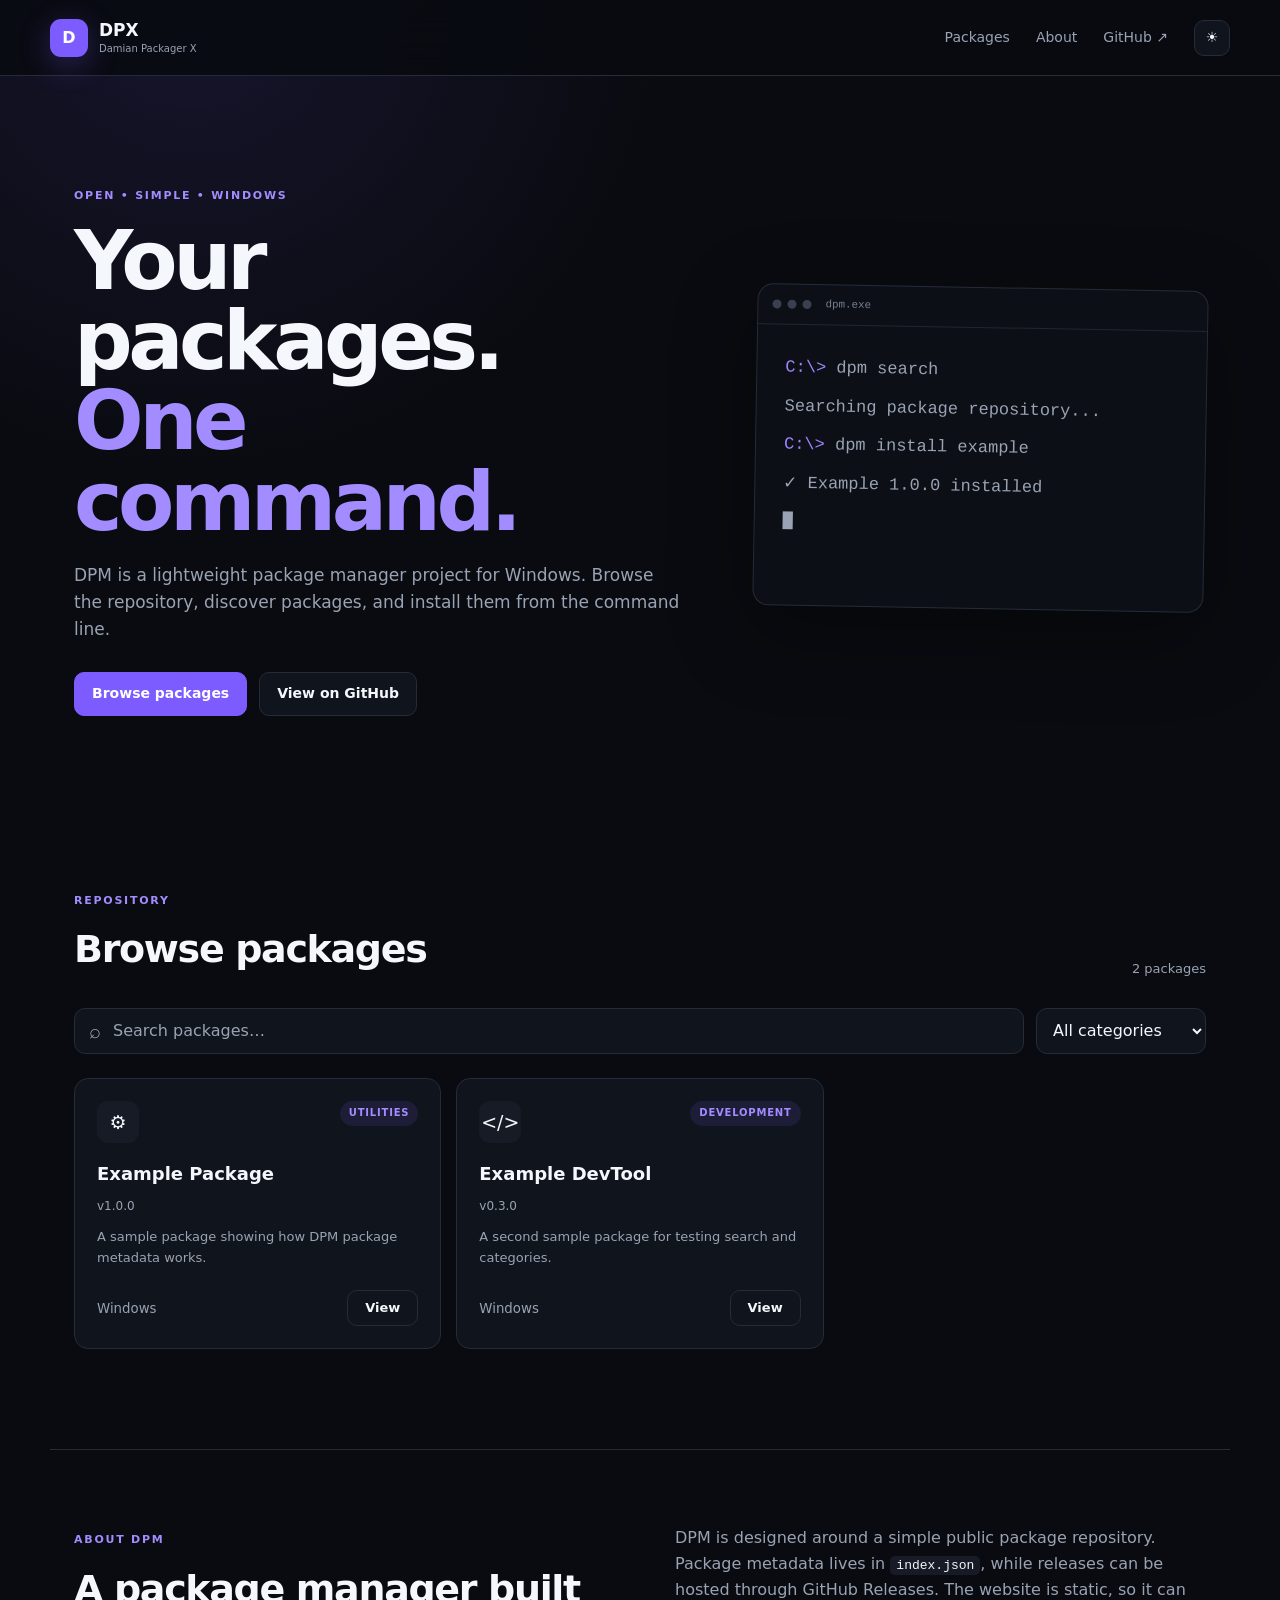
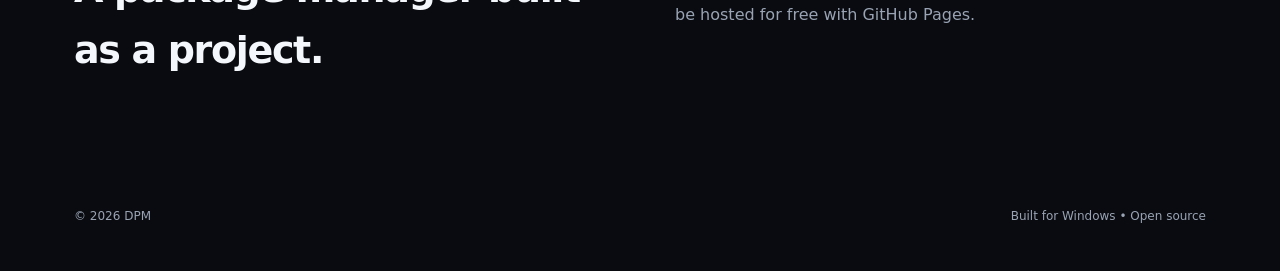
==== commit 439a8af6: "Update index.html" ====
--- a/index.html
+++ b/index.html
@@ -12,8 +12,8 @@
     <a class="brand" href="#" aria-label="DPM home">
       <span class="brand-mark">D</span>
       <span>
-        <strong>DPM</strong>
-        <small>Damian Package Manager</small>
+        <strong>DPX</strong>
+        <small>Damian Packager X</small>
       </span>
     </a>
 
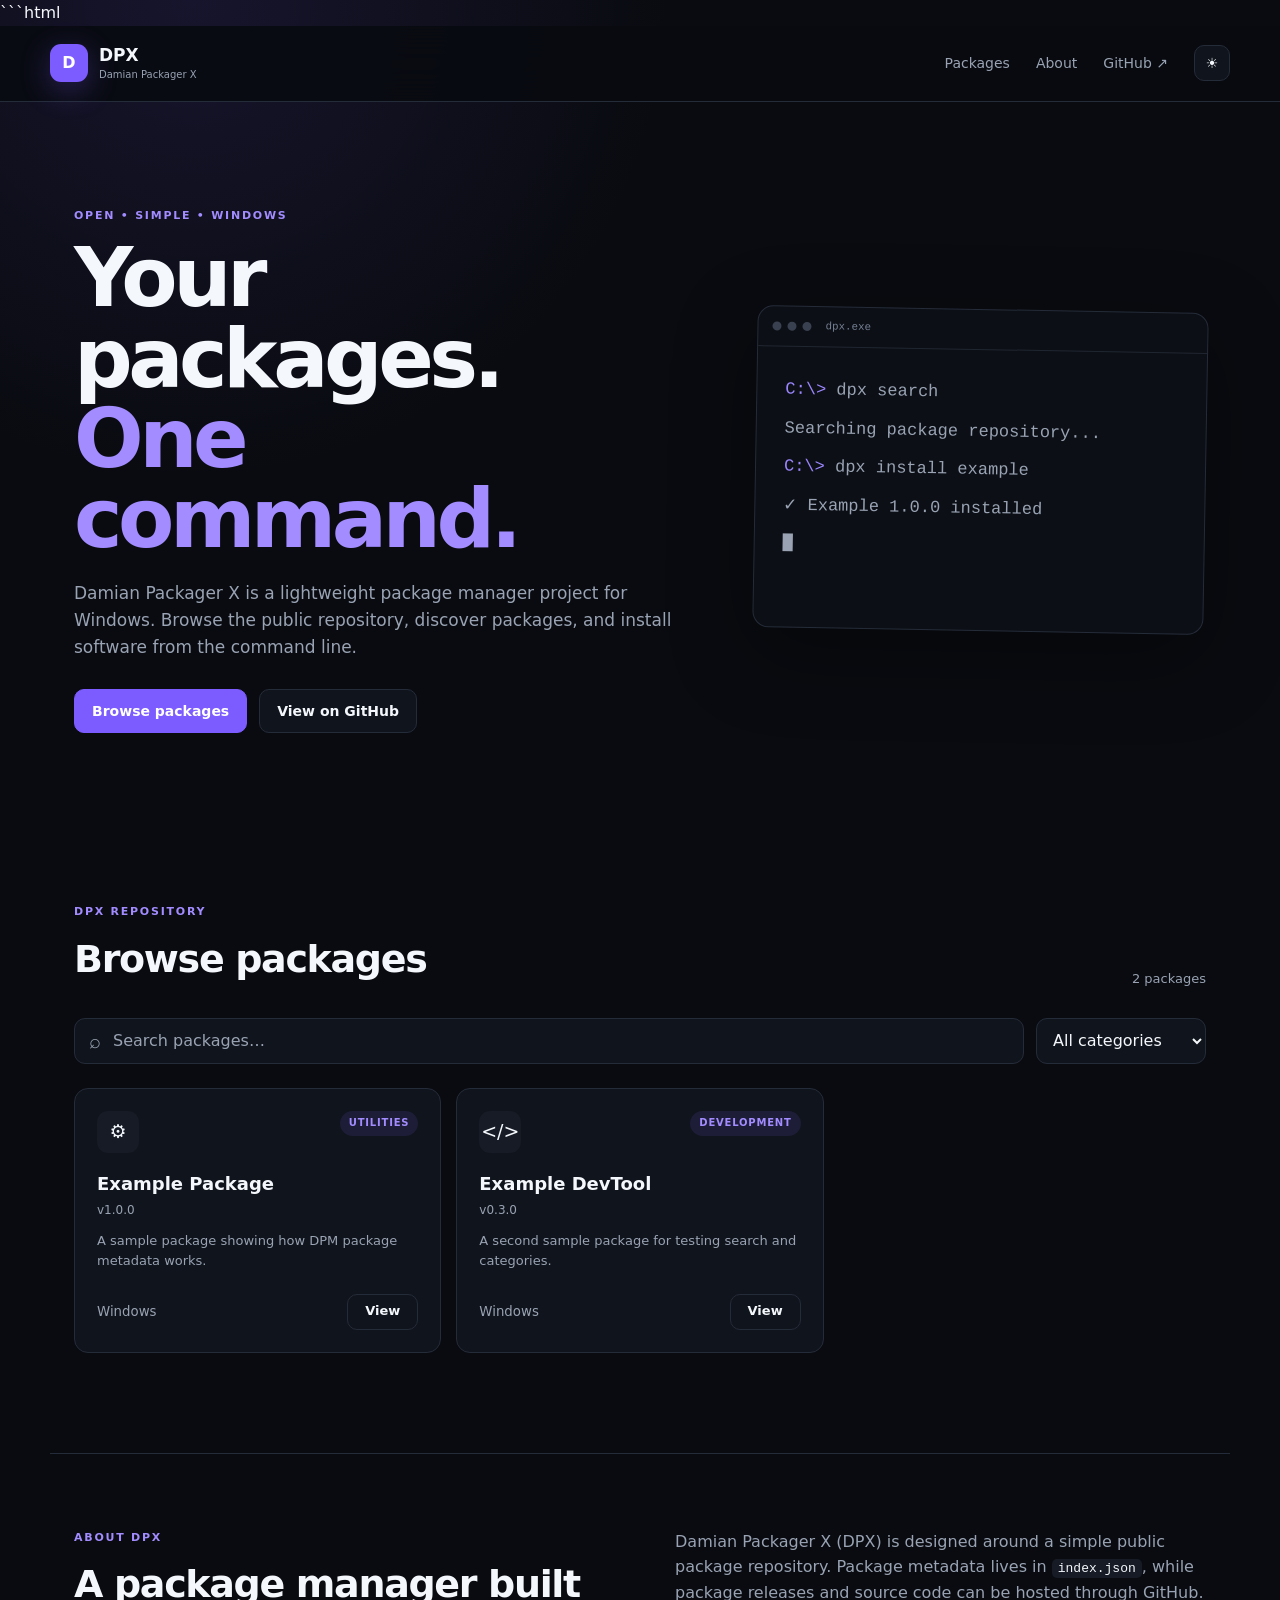
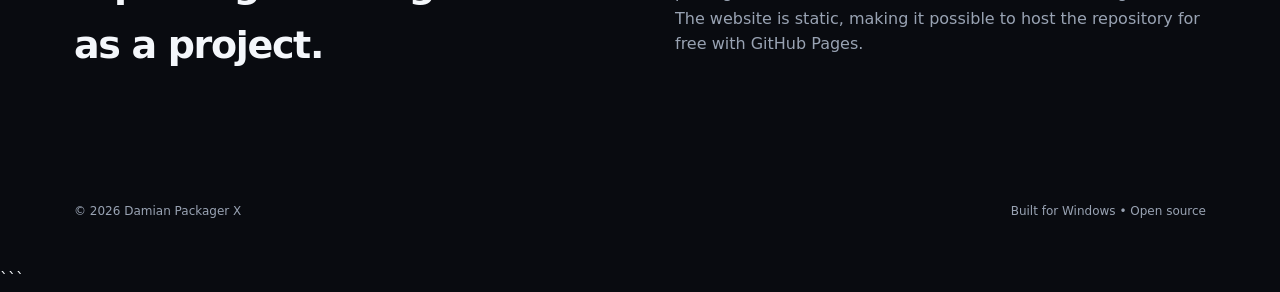
==== commit 7eed0e3b: "Update index.html" ====
--- a/index.html
+++ b/index.html
@@ -1,127 +1,454 @@
+```html
 <!DOCTYPE html>
 <html lang="en">
 <head>
   <meta charset="UTF-8">
   <meta name="viewport" content="width=device-width, initial-scale=1.0">
-  <meta name="description" content="DPM — Damian Package Manager for Windows. Browse packages and find installation information.">
-  <title>DPM — Damian Package Manager</title>
+
+  <meta
+    name="description"
+    content="DPX — Damian Packager X. Browse packages, explore package information, and discover software for Windows."
+  >
+
+  <meta name="theme-color" content="#0b0d12">
+
+  <title>DPX — Damian Packager X</title>
+
   <link rel="stylesheet" href="style.css">
 </head>
+
 <body>
+
+  <!-- =========================
+       HEADER
+  ========================== -->
+
   <header class="site-header">
-    <a class="brand" href="#" aria-label="DPM home">
+
+    <a
+      class="brand"
+      href="#"
+      aria-label="DPX — Damian Packager X home"
+    >
       <span class="brand-mark">D</span>
+
       <span>
         <strong>DPX</strong>
         <small>Damian Packager X</small>
       </span>
     </a>
 
-    <nav class="nav">
-      <a href="#packages">Packages</a>
-      <a href="#about">About</a>
-      <a id="githubLink" href="#" target="_blank" rel="noopener">GitHub ↗</a>
-      <button id="themeButton" class="icon-button" type="button" aria-label="Toggle theme">☾</button>
+
+    <nav class="nav" aria-label="Main navigation">
+
+      <a href="#packages">
+        Packages
+      </a>
+
+      <a href="#about">
+        About
+      </a>
+
+      <a
+        id="githubLink"
+        href="#"
+        target="_blank"
+        rel="noopener noreferrer"
+      >
+        GitHub ↗
+      </a>
+
+      <button
+        id="themeButton"
+        class="icon-button"
+        type="button"
+        aria-label="Toggle theme"
+        title="Toggle theme"
+      >
+        ☾
+      </button>
+
     </nav>
+
   </header>
 
+
+  <!-- =========================
+       MAIN
+  ========================== -->
+
   <main>
+
+    <!-- HERO -->
+
     <section class="hero">
+
       <div class="hero-content">
-        <span class="eyebrow">OPEN • SIMPLE • WINDOWS</span>
-        <h1>Your packages.<br><span>One command.</span></h1>
-        <p>DPM is a lightweight package manager project for Windows. Browse the repository, discover packages, and install them from the command line.</p>
+
+        <span class="eyebrow">
+          OPEN • SIMPLE • WINDOWS
+        </span>
+
+        <h1>
+          Your packages.<br>
+          <span>One command.</span>
+        </h1>
+
+        <p>
+          Damian Packager X is a lightweight package manager project
+          for Windows. Browse the public repository, discover packages,
+          and install software from the command line.
+        </p>
+
 
         <div class="hero-actions">
-          <a class="button primary" href="#packages">Browse packages</a>
-          <a class="button secondary" id="heroGithub" href="#" target="_blank" rel="noopener">View on GitHub</a>
-        </div>
-      </div>
-
-      <div class="terminal-card" aria-label="DPM terminal preview">
+
+          <a
+            class="button primary"
+            href="#packages"
+          >
+            Browse packages
+          </a>
+
+          <a
+            class="button secondary"
+            id="heroGithub"
+            href="#"
+            target="_blank"
+            rel="noopener noreferrer"
+          >
+            View on GitHub
+          </a>
+
+        </div>
+
+      </div>
+
+
+      <!-- TERMINAL PREVIEW -->
+
+      <div
+        class="terminal-card"
+        aria-label="DPX terminal preview"
+      >
+
         <div class="terminal-top">
-          <span></span><span></span><span></span>
-          <small>dpm.exe</small>
-        </div>
+
+          <span></span>
+          <span></span>
+          <span></span>
+
+          <small>dpx.exe</small>
+
+        </div>
+
+
         <div class="terminal-body">
-          <p><span class="prompt">C:\&gt;</span> dpm search</p>
-          <p class="muted">Searching package repository...</p>
-          <p><span class="prompt">C:\&gt;</span> dpm install example</p>
-          <p class="success">✓ Example 1.0.0 installed</p>
-          <p><span class="cursor">█</span></p>
-        </div>
-      </div>
+
+          <p>
+            <span class="prompt">C:\&gt;</span>
+            dpx search
+          </p>
+
+          <p class="muted">
+            Searching package repository...
+          </p>
+
+          <p>
+            <span class="prompt">C:\&gt;</span>
+            dpx install example
+          </p>
+
+          <p class="success">
+            ✓ Example 1.0.0 installed
+          </p>
+
+          <p>
+            <span class="cursor">█</span>
+          </p>
+
+        </div>
+
+      </div>
+
     </section>
 
-    <section id="packages" class="section">
+
+    <!-- PACKAGES -->
+
+    <section
+      id="packages"
+      class="section"
+    >
+
       <div class="section-heading">
+
         <div>
-          <span class="eyebrow">REPOSITORY</span>
-          <h2>Browse packages</h2>
-        </div>
-        <span id="packageCount" class="count">Loading…</span>
-      </div>
+
+          <span class="eyebrow">
+            DPX REPOSITORY
+          </span>
+
+          <h2>
+            Browse packages
+          </h2>
+
+        </div>
+
+        <span
+          id="packageCount"
+          class="count"
+        >
+          Loading…
+        </span>
+
+      </div>
+
+
+      <!-- SEARCH / FILTER -->
 
       <div class="toolbar">
+
         <label class="search-box">
-          <span>⌕</span>
-          <input id="searchInput" type="search" placeholder="Search packages…" autocomplete="off">
+
+          <span aria-hidden="true">
+            ⌕
+          </span>
+
+          <input
+            id="searchInput"
+            type="search"
+            placeholder="Search packages…"
+            autocomplete="off"
+            aria-label="Search packages"
+          >
+
         </label>
-        <select id="categoryFilter" aria-label="Filter by category">
-          <option value="all">All categories</option>
+
+
+        <select
+          id="categoryFilter"
+          aria-label="Filter packages by category"
+        >
+          <option value="all">
+            All categories
+          </option>
         </select>
-      </div>
-
-      <div id="packageGrid" class="package-grid" aria-live="polite"></div>
-      <div id="emptyState" class="empty-state hidden">
-        <div class="empty-icon">⌕</div>
-        <h3>No packages found</h3>
-        <p>Try a different search term or category.</p>
-      </div>
+
+      </div>
+
+
+      <!-- PACKAGE GRID -->
+
+      <div
+        id="packageGrid"
+        class="package-grid"
+        aria-live="polite"
+      ></div>
+
+
+      <!-- EMPTY STATE -->
+
+      <div
+        id="emptyState"
+        class="empty-state hidden"
+      >
+
+        <div
+          class="empty-icon"
+          aria-hidden="true"
+        >
+          ⌕
+        </div>
+
+        <h3>
+          No packages found
+        </h3>
+
+        <p>
+          Try a different search term or category.
+        </p>
+
+      </div>
+
     </section>
 
-    <section id="about" class="about-section">
+
+    <!-- ABOUT -->
+
+    <section
+      id="about"
+      class="about-section"
+    >
+
       <div>
-        <span class="eyebrow">ABOUT DPM</span>
-        <h2>A package manager built as a project.</h2>
-      </div>
-      <p>DPM is designed around a simple public package repository. Package metadata lives in <code>index.json</code>, while releases can be hosted through GitHub Releases. The website is static, so it can be hosted for free with GitHub Pages.</p>
+
+        <span class="eyebrow">
+          ABOUT DPX
+        </span>
+
+        <h2>
+          A package manager built as a project.
+        </h2>
+
+      </div>
+
+
+      <p>
+        Damian Packager X (DPX) is designed around a simple public
+        package repository. Package metadata lives in
+        <code>index.json</code>, while package releases and source
+        code can be hosted through GitHub. The website is static,
+        making it possible to host the repository for free with
+        GitHub Pages.
+      </p>
+
     </section>
+
   </main>
 
+
+  <!-- =========================
+       FOOTER
+  ========================== -->
+
   <footer class="site-footer">
-    <span>© <span id="year"></span> DPM</span>
-    <span>Built for Windows • Open source</span>
+
+    <span>
+      © <span id="year"></span> Damian Packager X
+    </span>
+
+    <span>
+      Built for Windows • Open source
+    </span>
+
   </footer>
 
-  <div id="modal" class="modal hidden" role="dialog" aria-modal="true" aria-labelledby="modalTitle">
-    <div class="modal-backdrop" data-close-modal></div>
+
+  <!-- =========================
+       PACKAGE MODAL
+  ========================== -->
+
+  <div
+    id="modal"
+    class="modal hidden"
+    role="dialog"
+    aria-modal="true"
+    aria-labelledby="modalTitle"
+  >
+
+    <div
+      class="modal-backdrop"
+      data-close-modal
+    ></div>
+
+
     <article class="modal-card">
-      <button class="modal-close" type="button" aria-label="Close" data-close-modal>×</button>
-      <span id="modalCategory" class="tag"></span>
+
+      <button
+        class="modal-close"
+        type="button"
+        aria-label="Close package details"
+        title="Close"
+        data-close-modal
+      >
+        ×
+      </button>
+
+
+      <span
+        id="modalCategory"
+        class="tag"
+      ></span>
+
+
       <h2 id="modalTitle"></h2>
+
+
       <p id="modalDescription"></p>
 
+
+      <!-- PACKAGE DETAILS -->
+
       <div class="detail-grid">
-        <div><span>Version</span><strong id="modalVersion"></strong></div>
-        <div><span>License</span><strong id="modalLicense"></strong></div>
-        <div><span>Publisher</span><strong id="modalPublisher"></strong></div>
-        <div><span>Platform</span><strong id="modalPlatform"></strong></div>
-      </div>
+
+        <div>
+          <span>Version</span>
+          <strong id="modalVersion"></strong>
+        </div>
+
+        <div>
+          <span>License</span>
+          <strong id="modalLicense"></strong>
+        </div>
+
+        <div>
+          <span>Publisher</span>
+          <strong id="modalPublisher"></strong>
+        </div>
+
+        <div>
+          <span>Platform</span>
+          <strong id="modalPlatform"></strong>
+        </div>
+
+      </div>
+
+
+      <!-- INSTALL COMMAND -->
 
       <div class="install-box">
-        <span>Install with DPM</span>
+
+        <span>
+          Install with DPX
+        </span>
+
         <code id="modalCommand"></code>
-        <button id="copyCommand" class="button secondary small" type="button">Copy command</button>
-      </div>
+
+        <button
+          id="copyCommand"
+          class="button secondary small"
+          type="button"
+        >
+          Copy command
+        </button>
+
+      </div>
+
+
+      <!-- PACKAGE LINKS -->
 
       <div class="modal-actions">
-        <a id="modalDownload" class="button primary" href="#" target="_blank" rel="noopener">Download / Release ↗</a>
-        <a id="modalSource" class="button secondary" href="#" target="_blank" rel="noopener">Source ↗</a>
-      </div>
+
+        <a
+          id="modalDownload"
+          class="button primary"
+          href="#"
+          target="_blank"
+          rel="noopener noreferrer"
+        >
+          Download / Release ↗
+        </a>
+
+        <a
+          id="modalSource"
+          class="button secondary"
+          href="#"
+          target="_blank"
+          rel="noopener noreferrer"
+        >
+          Source ↗
+        </a>
+
+      </div>
+
     </article>
+
   </div>
 
+
   <script src="script.js"></script>
+
 </body>
 </html>
+```
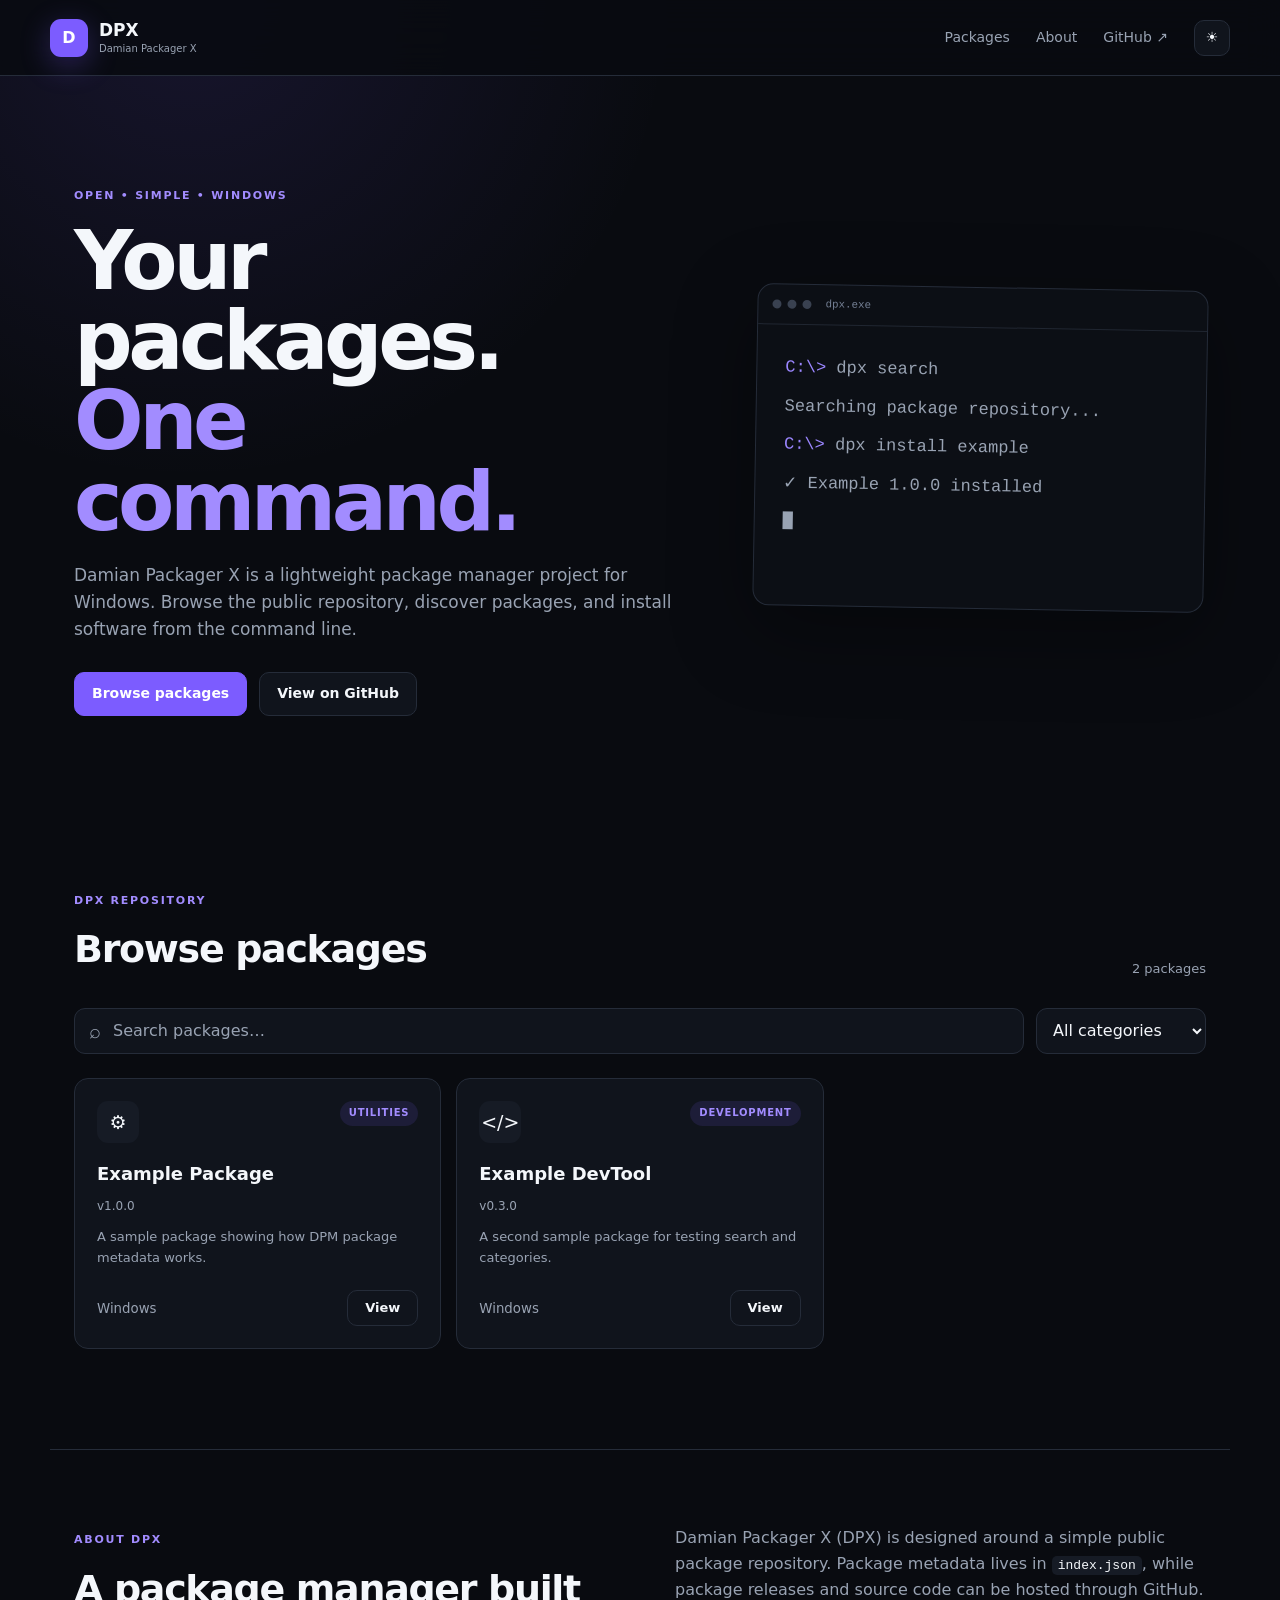
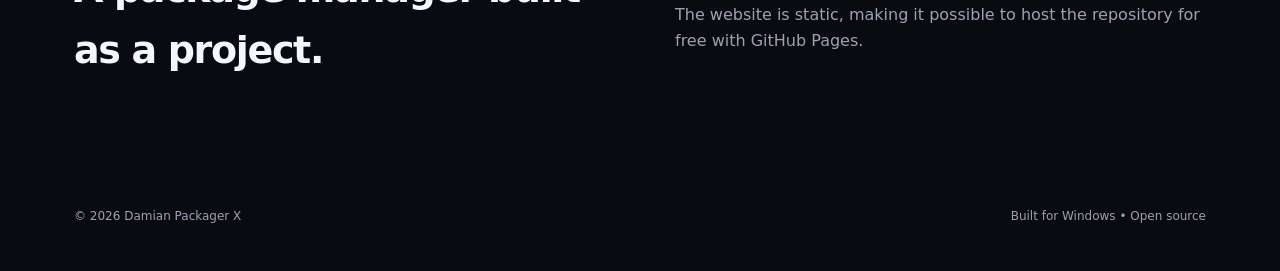
==== commit 05b7eb28: "Update index.html" ====
--- a/index.html
+++ b/index.html
@@ -1,4 +1,3 @@
-```html
 <!DOCTYPE html>
 <html lang="en">
 <head>
@@ -451,4 +450,3 @@
 
 </body>
 </html>
-```
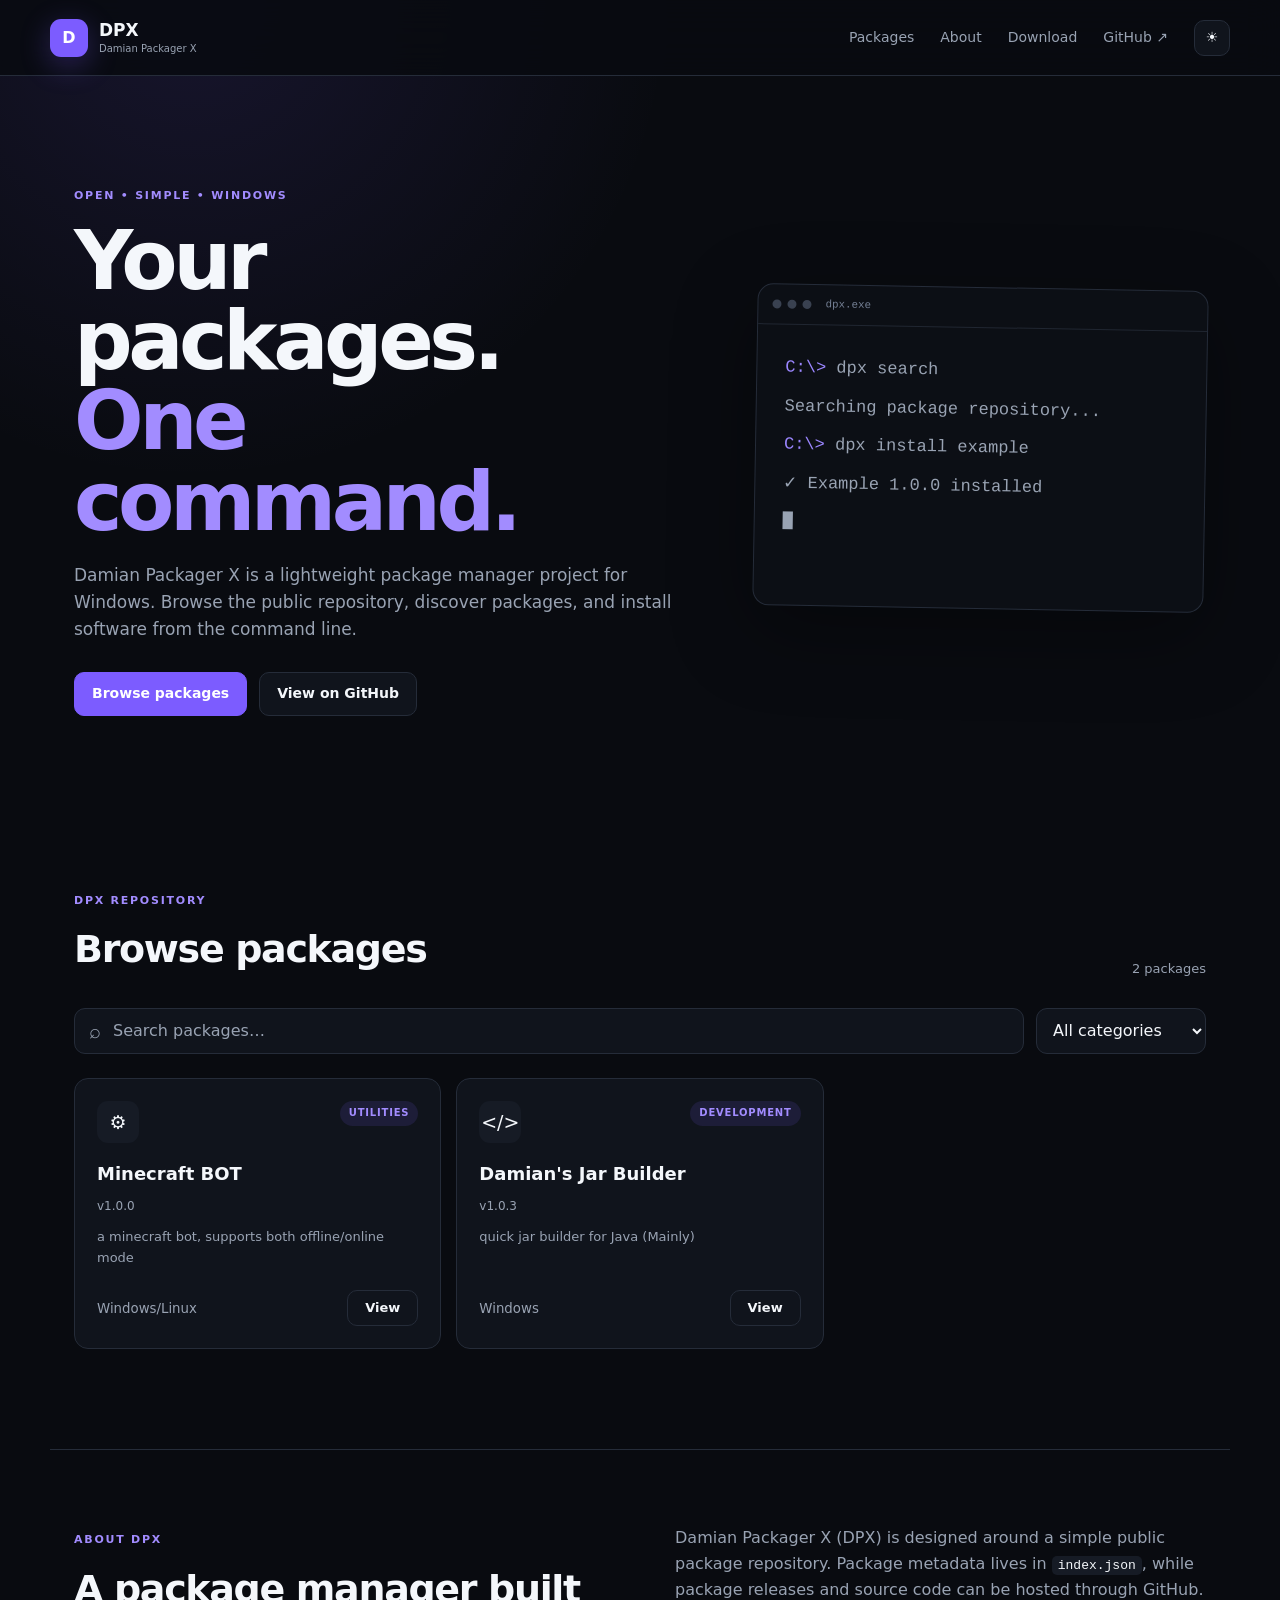
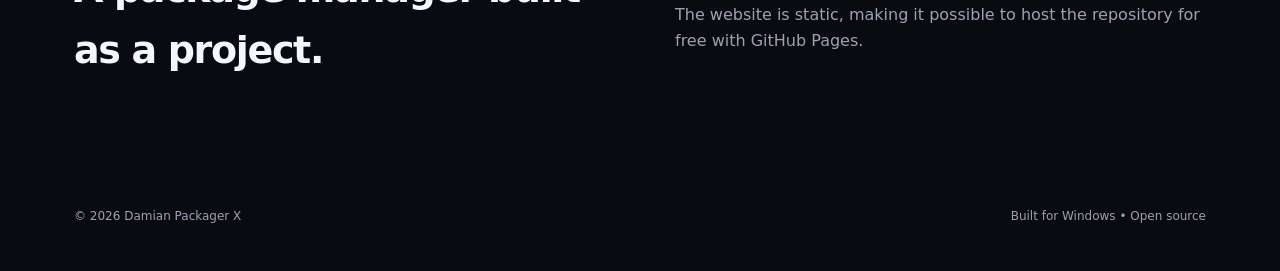
==== commit b8f47705: "Update index.html" ====
--- a/index.html
+++ b/index.html
@@ -46,6 +46,12 @@
 
       <a href="#about">
         About
+      </a>
+
+      <!-- Download DPX -->
+
+      <a href="download.html">
+        Download
       </a>
 
       <a
@@ -229,9 +235,11 @@
           id="categoryFilter"
           aria-label="Filter packages by category"
         >
+
           <option value="all">
             All categories
           </option>
+
         </select>
 
       </div>
